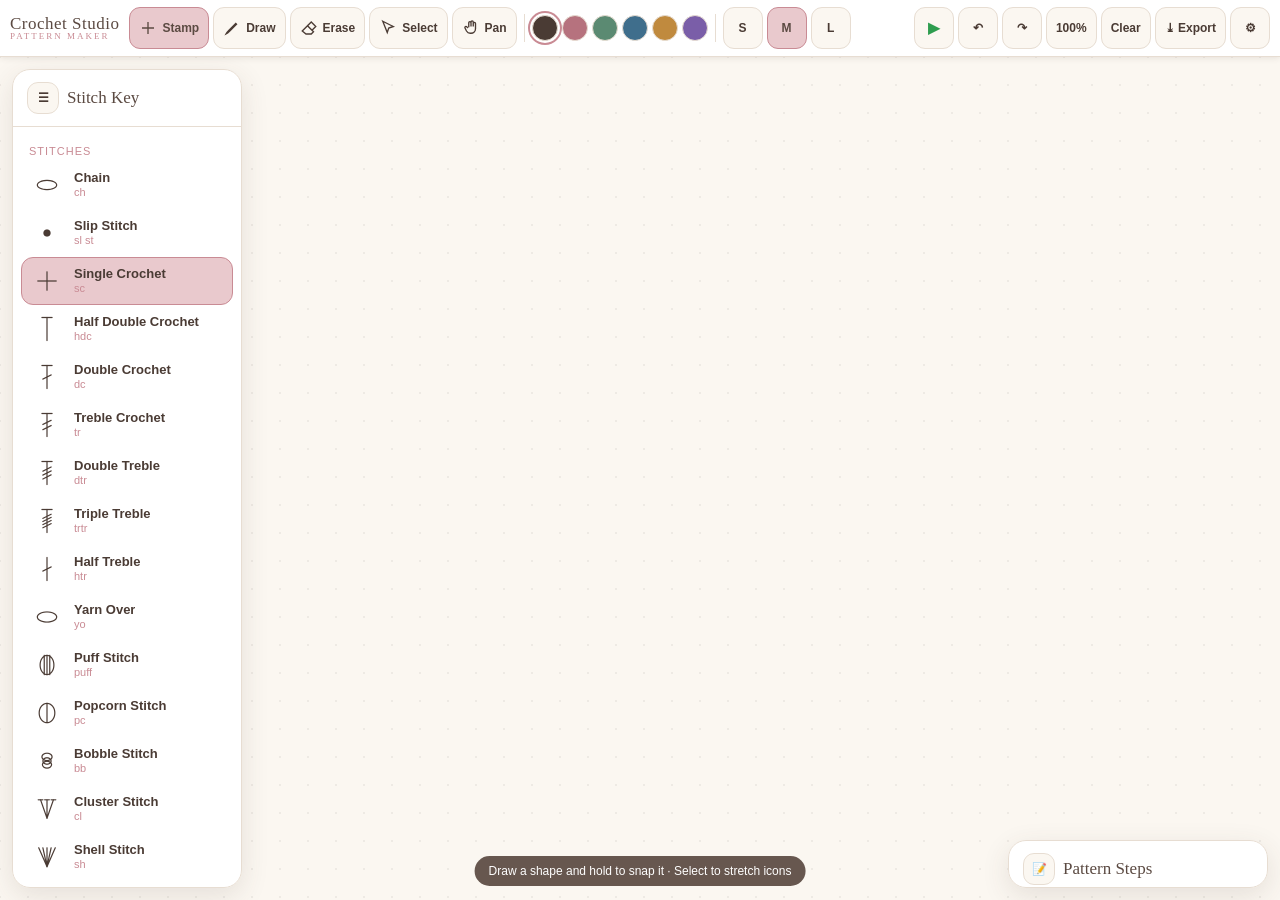
==== pattern-designer/index.html @ ad855a8b "Link Pattern Designer Tool to the live crochet studio app - Add the Pattern Designer Studio app unde" ====
<!DOCTYPE html>
<html lang="en">
<head>
  <meta charset="utf-8" />
  <meta name="viewport" content="width=device-width, initial-scale=1, maximum-scale=1, viewport-fit=cover, user-scalable=no" />
  <meta name="apple-mobile-web-app-capable" content="yes" />
  <meta name="apple-mobile-web-app-status-bar-style" content="default" />
  <meta name="theme-color" content="#fbf7f1" />
  <title>Crochet Pattern Studio</title>
  <link rel="manifest" href="manifest.webmanifest" />
  <link rel="stylesheet" href="css/styles.css" />
</head>
<body>
  <div id="app">
    <!-- ============ TOP TOOLBAR ============ -->
    <header class="toolbar">
      <div class="brand">Crochet Studio<small>PATTERN MAKER</small></div>

      <div class="tool-group" id="toolGroup">
        <button class="tool" data-tool="stamp" title="Place stitches (S)">
          <svg viewBox="0 0 24 24" fill="none" stroke="currentColor" stroke-width="1.8"><path d="M12 4v16M4 12h16"/></svg>
          <span class="label">Stamp</span>
        </button>
        <button class="tool" data-tool="draw" title="Freeform draw (D)">
          <svg viewBox="0 0 24 24" fill="none" stroke="currentColor" stroke-width="1.8"><path d="M4 20s2-1 5-4 9-9 9-9l-1-1s-6 6-9 9-4 5-4 5z"/></svg>
          <span class="label">Draw</span>
        </button>
        <button class="tool" data-tool="erase" title="Erase (E)">
          <svg viewBox="0 0 24 24" fill="none" stroke="currentColor" stroke-width="1.8"><path d="M3 16l7-7 8 8-3 3H8z"/><path d="M10 9l5-5 6 6-5 5"/></svg>
          <span class="label">Erase</span>
        </button>
        <button class="tool" data-tool="select" title="Select &amp; transform (V)">
          <svg viewBox="0 0 24 24" fill="none" stroke="currentColor" stroke-width="1.8"><path d="M5 3l14 7-6 2-2 6z"/></svg>
          <span class="label">Select</span>
        </button>
        <button class="tool" data-tool="pan" title="Pan (space/2-finger)">
          <svg viewBox="0 0 24 24" fill="none" stroke="currentColor" stroke-width="1.8"><path d="M9 11V5a1.5 1.5 0 013 0v5m0 0V4a1.5 1.5 0 013 0v6m0 0V6a1.5 1.5 0 013 0v7a6 6 0 01-6 6h-1a6 6 0 01-5-3l-2-4a1.5 1.5 0 012-2l2 2"/></svg>
          <span class="label">Pan</span>
        </button>
      </div>

      <div class="divider"></div>

      <div class="tool-group swatches" id="swatches"></div>

      <div class="divider"></div>

      <div class="tool-group" id="sizes" title="Stitch / line size">
        <button class="tool size-btn" data-size="22">S</button>
        <button class="tool size-btn active" data-size="34">M</button>
        <button class="tool size-btn" data-size="50">L</button>
      </div>

      <div class="spacer"></div>

      <div class="tool-group">
        <button class="tool" id="playBtn" title="Play timelapse (build the pattern from Begin to End)">▶</button>
        <button class="tool" id="undo" title="Undo (⌘Z)">↶</button>
        <button class="tool" id="redo" title="Redo">↷</button>
        <button class="tool" id="zoomReset" title="Fit / reset zoom">100%</button>
        <button class="tool" id="clearBtn" title="Clear all">Clear</button>
        <button class="tool" id="exportBtn" title="Export PNG">⤓ Export</button>
        <button class="tool" id="settingsBtn" title="Settings">⚙</button>
      </div>
    </header>

    <!-- ============ SETTINGS POPOVER ============ -->
    <div class="settings-pop" id="settingsPop" hidden>
      <div class="settings-title">Placement</div>
      <label class="setting-row" for="setLength">
        <span class="setting-text">
          <b>Stretch length on drag</b>
          <small>Click-drag a new stitch to lengthen it (thickness stays the same). When off, drag sets the stitch's direction.</small>
        </span>
        <span class="switch"><input type="checkbox" id="setLength"><span class="track"></span></span>
      </label>
    </div>

    <!-- ============ WORKSPACE ============ -->
    <main class="workspace" id="workspace">
      <canvas id="canvas"></canvas>

      <!-- THE KEY -->
      <aside class="panel" id="keyPanel">
        <div class="panel-head">
          <div class="panel-title">
            <button class="tool" id="keyToggle" style="width:32px;height:32px;min-width:32px;padding:0;">☰</button>
            <span>Stitch Key</span>
          </div>
        </div>
        <div class="panel-body" id="keyBody">
          <div class="section-label">Stitches</div>
          <div id="stitchList"></div>
          <div class="section-label">Markers</div>
          <div id="markerList"></div>
          <div class="section-label">My Icons</div>
          <div id="customList"></div>
          <button class="add-icon-btn" id="addIconBtn">＋ Draw my own icon</button>
        </div>
      </aside>

      <!-- STEPS -->
      <aside class="steps collapsed" id="stepsPanel">
        <div class="panel-head">
          <div class="panel-title">
            <button class="tool" id="stepsToggle" style="width:32px;height:32px;min-width:32px;padding:0;">📝</button>
            <span>Pattern Steps</span>
          </div>
        </div>
        <div class="steps-body">
          <label>Starting stitches</label>
          <textarea id="startSteps" placeholder="e.g. Magic ring, ch 3 (counts as first dc), 11 dc into ring..."></textarea>
          <label>Ending stitches</label>
          <textarea id="endSteps" placeholder="e.g. sl st to first dc to join, fasten off, weave in ends."></textarea>
        </div>
      </aside>

      <div class="hint" id="hint"></div>
    </main>
  </div>

  <!-- ============ CUSTOM ICON MODAL ============ -->
  <div class="modal-backdrop" id="iconModal">
    <div class="modal">
      <h2>Draw your own icon</h2>
      <p>Sketch a symbol, give it a name, and it joins your key.</p>
      <div class="icon-pad-wrap"><canvas id="iconPad" width="240" height="240"></canvas></div>
      <div class="row">
        <input type="text" id="iconLabel" placeholder="Label (e.g. Crossed Cable)" maxlength="28" />
        <input type="text" id="iconAbbr" placeholder="Abbr" maxlength="8" style="max-width:90px;" />
      </div>
      <div class="row" style="justify-content:space-between;">
        <button class="btn-ghost" id="iconClearPad" style="flex:0 0 auto;padding:0 16px;">Clear sketch</button>
      </div>
      <div class="btns">
        <button class="btn-ghost" id="iconCancel">Cancel</button>
        <button class="btn-primary" id="iconSave">Add to key</button>
      </div>
    </div>
  </div>

  <script src="js/symbols.js"></script>
  <script src="js/app.js"></script>
</body>
</html>
---- pattern-designer/css/styles.css ----
/* Crochet Pattern Studio — styles
 * Warm, paper-like palette echoing the reference sheet (cream + cocoa + rose).
 * Tuned for iPad: large touch targets, no text selection on the workspace,
 * safe-area insets, and a layout that works in portrait or landscape.
 */
:root {
  --cream: #fbf7f1;
  --paper: #ffffff;
  --ink: #4a3b34;          /* cocoa, default stitch ink */
  --cocoa: #5b4a42;
  --rose: #c98b94;
  --rose-soft: #e9c9cd;
  --line: #e7ddd2;
  --shadow: rgba(74, 59, 52, 0.12);
  --accent: #b6727e;
  --font: -apple-system, "SF Pro Text", "Segoe UI", Roboto, sans-serif;
  --serif: "Cochin", Georgia, "Times New Roman", serif;
}

* { box-sizing: border-box; -webkit-tap-highlight-color: transparent; }

html, body {
  margin: 0; height: 100%;
  font-family: var(--font);
  color: var(--ink);
  background: var(--cream);
  overscroll-behavior: none;
}

#app {
  display: grid;
  grid-template-rows: auto 1fr;
  grid-template-columns: 1fr;
  height: 100vh;
  height: 100dvh;
}

/* ---- top toolbar ------------------------------------------------------- */
.toolbar {
  display: flex; align-items: center; gap: 4px;
  padding: 7px 10px;
  padding-top: calc(7px + env(safe-area-inset-top));
  background: var(--paper);
  border-bottom: 1px solid var(--line);
  box-shadow: 0 1px 6px var(--shadow);
  z-index: 20;
  /* one tidy row; scroll horizontally on narrow screens instead of stacking */
  flex-wrap: nowrap; overflow-x: auto; overflow-y: hidden;
  scrollbar-width: thin; -webkit-overflow-scrolling: touch;
}
.toolbar::-webkit-scrollbar { height: 0; }
.brand {
  font-family: var(--serif);
  font-size: 17px; letter-spacing: 0.5px; line-height: 1.05;
  color: var(--cocoa); margin-right: 6px; white-space: nowrap; flex: none;
}
.brand small { color: var(--rose); letter-spacing: 2px; font-size: 9px; display:block; margin-top:-1px;}

.tool-group { display: flex; gap: 4px; align-items: center; flex: none; }
.divider { width: 1px; height: 28px; background: var(--line); margin: 0 3px; flex: none; }

button.tool, .swatch, .size-btn {
  appearance: none; border: 1px solid var(--line); background: var(--cream);
  color: var(--ink); border-radius: 11px;
  min-width: 40px; height: 42px; padding: 0 9px;
  font-size: 12px; font-weight: 600; white-space: nowrap; flex: none;
  display: inline-flex; align-items: center; justify-content: center; gap: 5px;
  cursor: pointer; transition: transform .05s, background .15s, border-color .15s;
}
button.tool:active { transform: scale(0.94); }
button.tool.active { background: var(--rose-soft); border-color: var(--rose); color: var(--cocoa); }
#playBtn { color: #2e9d4f; font-size: 15px; }
#playBtn.active { background: #fbe2e0; border-color: #d6312b; color: #d6312b; }
button.tool svg { width: 18px; height: 18px; flex: none; }

/* tool buttons collapse to icon-only when the bar gets tight */
@media (max-width: 1040px) {
  #toolGroup button.tool .label { display: none; }
  #toolGroup button.tool { min-width: 40px; padding: 0 7px; }
  #sizes .size-btn { min-width: 36px; }
}

.spacer { flex: 1 1 auto; min-width: 6px; }

/* color swatches */
.swatches { display: flex; gap: 4px; flex: none; }
.swatch { width: 26px; min-width: 26px; height: 26px; border-radius: 50%; padding: 0; }
.swatch.active { box-shadow: 0 0 0 2px var(--paper), 0 0 0 4px var(--rose); }

/* ---- settings popover -------------------------------------------------- */
.settings-pop {
  position: fixed; top: 62px; right: 12px; z-index: 60;
  width: 300px; max-width: calc(100vw - 24px);
  background: var(--paper); border: 1px solid var(--line); border-radius: 16px;
  box-shadow: 0 12px 36px var(--shadow); padding: 14px;
}
.settings-pop[hidden] { display: none; }
.settings-title { font-family: var(--serif); font-size: 16px; color: var(--cocoa); margin-bottom: 10px; }
.setting-row { display: flex; align-items: center; gap: 12px; justify-content: space-between; cursor: pointer; }
.setting-text b { display: block; font-size: 14px; color: var(--ink); }
.setting-text small { display: block; font-size: 11px; color: var(--rose); margin-top: 3px; line-height: 1.35; }

.switch { position: relative; width: 46px; height: 28px; flex: none; }
.switch input { position: absolute; opacity: 0; width: 100%; height: 100%; margin: 0; cursor: pointer; }
.switch .track { position: absolute; inset: 0; background: var(--line); border-radius: 14px; transition: background .2s; }
.switch .track::after {
  content: ''; position: absolute; top: 3px; left: 3px; width: 22px; height: 22px;
  background: #fff; border-radius: 50%; box-shadow: 0 1px 3px rgba(0,0,0,.25); transition: transform .2s;
}
.switch input:checked + .track { background: var(--rose); }
.switch input:checked + .track::after { transform: translateX(18px); }

/* ---- main workspace ---------------------------------------------------- */
.workspace { position: relative; overflow: hidden; touch-action: none; background: var(--cream); }
#canvas { position: absolute; inset: 0; width: 100%; height: 100%; display: block; touch-action: none; }

/* floating side panel (the Key) */
.panel {
  position: absolute; top: 12px; left: 12px; bottom: 12px;
  width: 230px;
  background: rgba(255,255,255,0.96);
  backdrop-filter: blur(6px);
  border: 1px solid var(--line); border-radius: 18px;
  box-shadow: 0 8px 28px var(--shadow);
  display: flex; flex-direction: column; overflow: hidden;
  z-index: 10;
}
.panel.collapsed { width: 52px; }
.panel.collapsed .panel-body, .panel.collapsed .panel-title span { display: none; }

.panel-head {
  display: flex; align-items: center; justify-content: space-between;
  padding: 12px 14px; border-bottom: 1px solid var(--line);
}
.panel-title { font-family: var(--serif); font-size: 17px; color: var(--cocoa); display:flex; align-items:center; gap:8px;}
.panel-body { overflow-y: auto; padding: 8px; -webkit-overflow-scrolling: touch; }

.key-item {
  display: flex; align-items: center; gap: 10px;
  padding: 6px 8px; border-radius: 12px; cursor: pointer;
  border: 1px solid transparent;
}
.key-item:active { background: var(--cream); }
.key-item.active { background: var(--rose-soft); border-color: var(--rose); }
.key-item canvas { width: 34px; height: 34px; flex: none; }
.key-item .labels { display: flex; flex-direction: column; line-height: 1.15; min-width: 0; }
.key-item .labels b { font-size: 13px; font-weight: 600; color: var(--ink); white-space: nowrap; overflow: hidden; text-overflow: ellipsis;}
.key-item .labels span { font-size: 11px; color: var(--rose); }
.key-item .del { margin-left:auto; opacity:0; border:none; background:none; color:var(--rose); font-size:18px; cursor:pointer; padding:2px 6px;}
.key-item:hover .del { opacity:1; }

.section-label { font-size: 11px; text-transform: uppercase; letter-spacing: 1px; color: var(--rose); padding: 10px 8px 4px; }

.add-icon-btn {
  margin: 8px; width: calc(100% - 16px);
  border: 1.5px dashed var(--rose); background: transparent; color: var(--accent);
  border-radius: 12px; height: 42px; font-weight: 600; cursor: pointer;
}
.add-icon-btn:active { background: var(--cream); }

/* steps panel (bottom-right) */
.steps {
  position: absolute; right: 12px; bottom: 12px; width: 260px;
  max-height: 46%;
  background: rgba(255,255,255,0.96); backdrop-filter: blur(6px);
  border: 1px solid var(--line); border-radius: 18px;
  box-shadow: 0 8px 28px var(--shadow);
  display: flex; flex-direction: column; overflow: hidden; z-index: 10;
}
.steps.collapsed { height: 48px; }
.steps.collapsed .steps-body { display: none; }
.steps-body { padding: 10px 12px; overflow-y: auto; }
.steps-body label { font-size: 11px; text-transform: uppercase; letter-spacing: 1px; color: var(--rose); display:block; margin: 6px 0 3px;}
.steps-body textarea {
  width: 100%; border: 1px solid var(--line); border-radius: 10px;
  background: var(--cream); color: var(--ink); font-family: var(--font);
  font-size: 13px; padding: 8px; resize: vertical; min-height: 52px;
}

.hint {
  position: absolute; bottom: 14px; left: 50%; transform: translateX(-50%);
  background: var(--cocoa); color: #fff; font-size: 12px; padding: 8px 14px;
  border-radius: 20px; opacity: 0; transition: opacity .25s; pointer-events: none;
  z-index: 30; white-space: nowrap;
}
.hint.show { opacity: 0.92; }

/* ---- modal (custom icon creator) -------------------------------------- */
.modal-backdrop {
  position: fixed; inset: 0; background: rgba(74,59,52,0.45);
  display: none; align-items: center; justify-content: center; z-index: 100;
}
.modal-backdrop.show { display: flex; }
.modal {
  background: var(--paper); border-radius: 20px; padding: 20px;
  width: min(420px, 92vw); box-shadow: 0 20px 60px rgba(0,0,0,.3);
}
.modal h2 { font-family: var(--serif); margin: 0 0 4px; color: var(--cocoa); }
.modal p { margin: 0 0 14px; font-size: 13px; color: var(--rose); }
.icon-pad-wrap { display:flex; justify-content:center; }
#iconPad {
  width: 240px; height: 240px; background: var(--cream);
  border: 1px solid var(--line); border-radius: 16px; touch-action: none;
  background-image:
    linear-gradient(var(--line) 1px, transparent 1px),
    linear-gradient(90deg, var(--line) 1px, transparent 1px);
  background-size: 30px 30px;
}
.modal .row { display: flex; gap: 10px; align-items: center; margin-top: 14px; }
.modal input[type=text] {
  flex: 1; border: 1px solid var(--line); border-radius: 10px;
  padding: 10px; font-size: 14px; font-family: var(--font); color: var(--ink);
  background: var(--cream);
}
.modal .btns { display: flex; gap: 10px; margin-top: 16px; }
.btn-primary, .btn-ghost {
  flex: 1; height: 46px; border-radius: 12px; font-weight: 600; font-size: 15px;
  cursor: pointer; border: 1px solid var(--line);
}
.btn-primary { background: var(--rose); color: #fff; border-color: var(--rose); }
.btn-ghost { background: var(--cream); color: var(--ink); }
.btn-primary:active, .btn-ghost:active { transform: scale(0.97); }

/* responsive: stack panels narrower on small/portrait screens */
@media (max-width: 720px) {
  .panel { width: 180px; }
  .steps { width: 200px; }
  .brand small { display:none; }
}
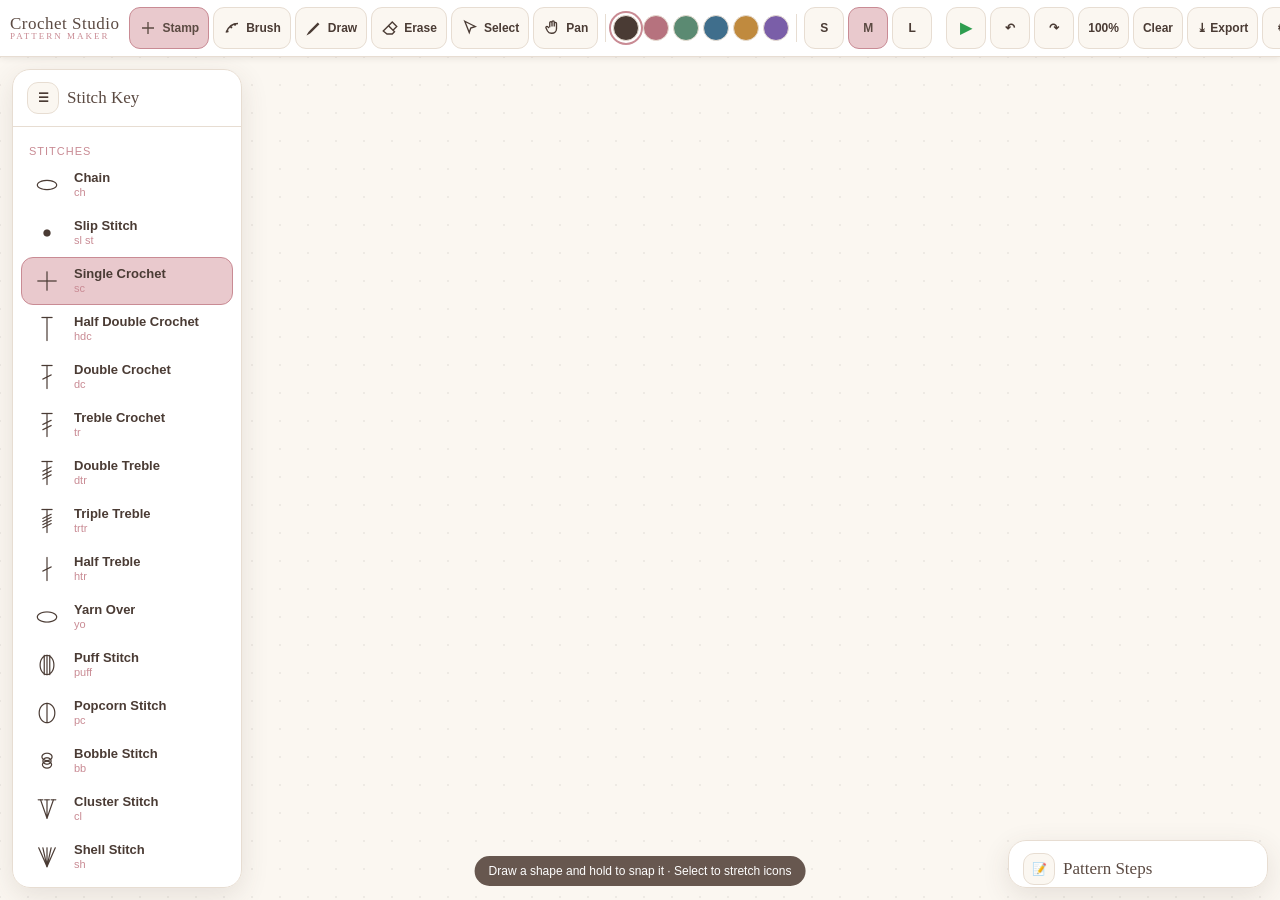
==== commit 5d2c1ae2: "Add Stitch Brush tool to the Pattern Designer - New Brush tool (shortcut B): drag to paint a row of " ====
--- a/pattern-designer/index.html
+++ b/pattern-designer/index.html
@@ -20,6 +20,10 @@
         <button class="tool" data-tool="stamp" title="Place stitches (S)">
           <svg viewBox="0 0 24 24" fill="none" stroke="currentColor" stroke-width="1.8"><path d="M12 4v16M4 12h16"/></svg>
           <span class="label">Stamp</span>
+        </button>
+        <button class="tool" data-tool="brush" title="Stitch Brush — drag to paint a row of stitches (B)">
+          <svg viewBox="0 0 24 24" fill="none" stroke="currentColor" stroke-width="1.8"><path d="M4 18Q9 6 20 6"/><circle cx="6" cy="16.5" r="1.5" fill="currentColor" stroke="none"/><circle cx="11" cy="11" r="1.5" fill="currentColor" stroke="none"/><circle cx="16" cy="7.5" r="1.5" fill="currentColor" stroke="none"/></svg>
+          <span class="label">Brush</span>
         </button>
         <button class="tool" data-tool="draw" title="Freeform draw (D)">
           <svg viewBox="0 0 24 24" fill="none" stroke="currentColor" stroke-width="1.8"><path d="M4 20s2-1 5-4 9-9 9-9l-1-1s-6 6-9 9-4 5-4 5z"/></svg>
@@ -74,6 +78,14 @@
         </span>
         <span class="switch"><input type="checkbox" id="setLength"><span class="track"></span></span>
       </label>
+
+      <div class="setting-divider"></div>
+      <div class="settings-title">Stitch Brush</div>
+      <div class="setting-text">
+        <b>Spacing <em id="spacingVal">1.1×</em></b>
+        <small>Gap between stitches when you paint with the Brush tool. Higher = more spread out.</small>
+      </div>
+      <input type="range" class="setting-slider" id="setSpacing" min="0.6" max="3" step="0.1" value="1.1">
     </div>
 
     <!-- ============ WORKSPACE ============ -->
--- a/pattern-designer/css/styles.css
+++ b/pattern-designer/css/styles.css
@@ -110,6 +110,13 @@
 .switch input:checked + .track { background: var(--rose); }
 .switch input:checked + .track::after { transform: translateX(18px); }
 
+.setting-divider { height: 1px; background: var(--line); margin: 14px 0; }
+.setting-text em { font-style: normal; color: var(--accent); font-family: var(--mono, var(--font)); }
+.setting-slider {
+  width: 100%; margin-top: 10px; accent-color: var(--rose);
+  height: 24px; cursor: pointer;
+}
+
 /* ---- main workspace ---------------------------------------------------- */
 .workspace { position: relative; overflow: hidden; touch-action: none; background: var(--cream); }
 #canvas { position: absolute; inset: 0; width: 100%; height: 100%; display: block; touch-action: none; }
